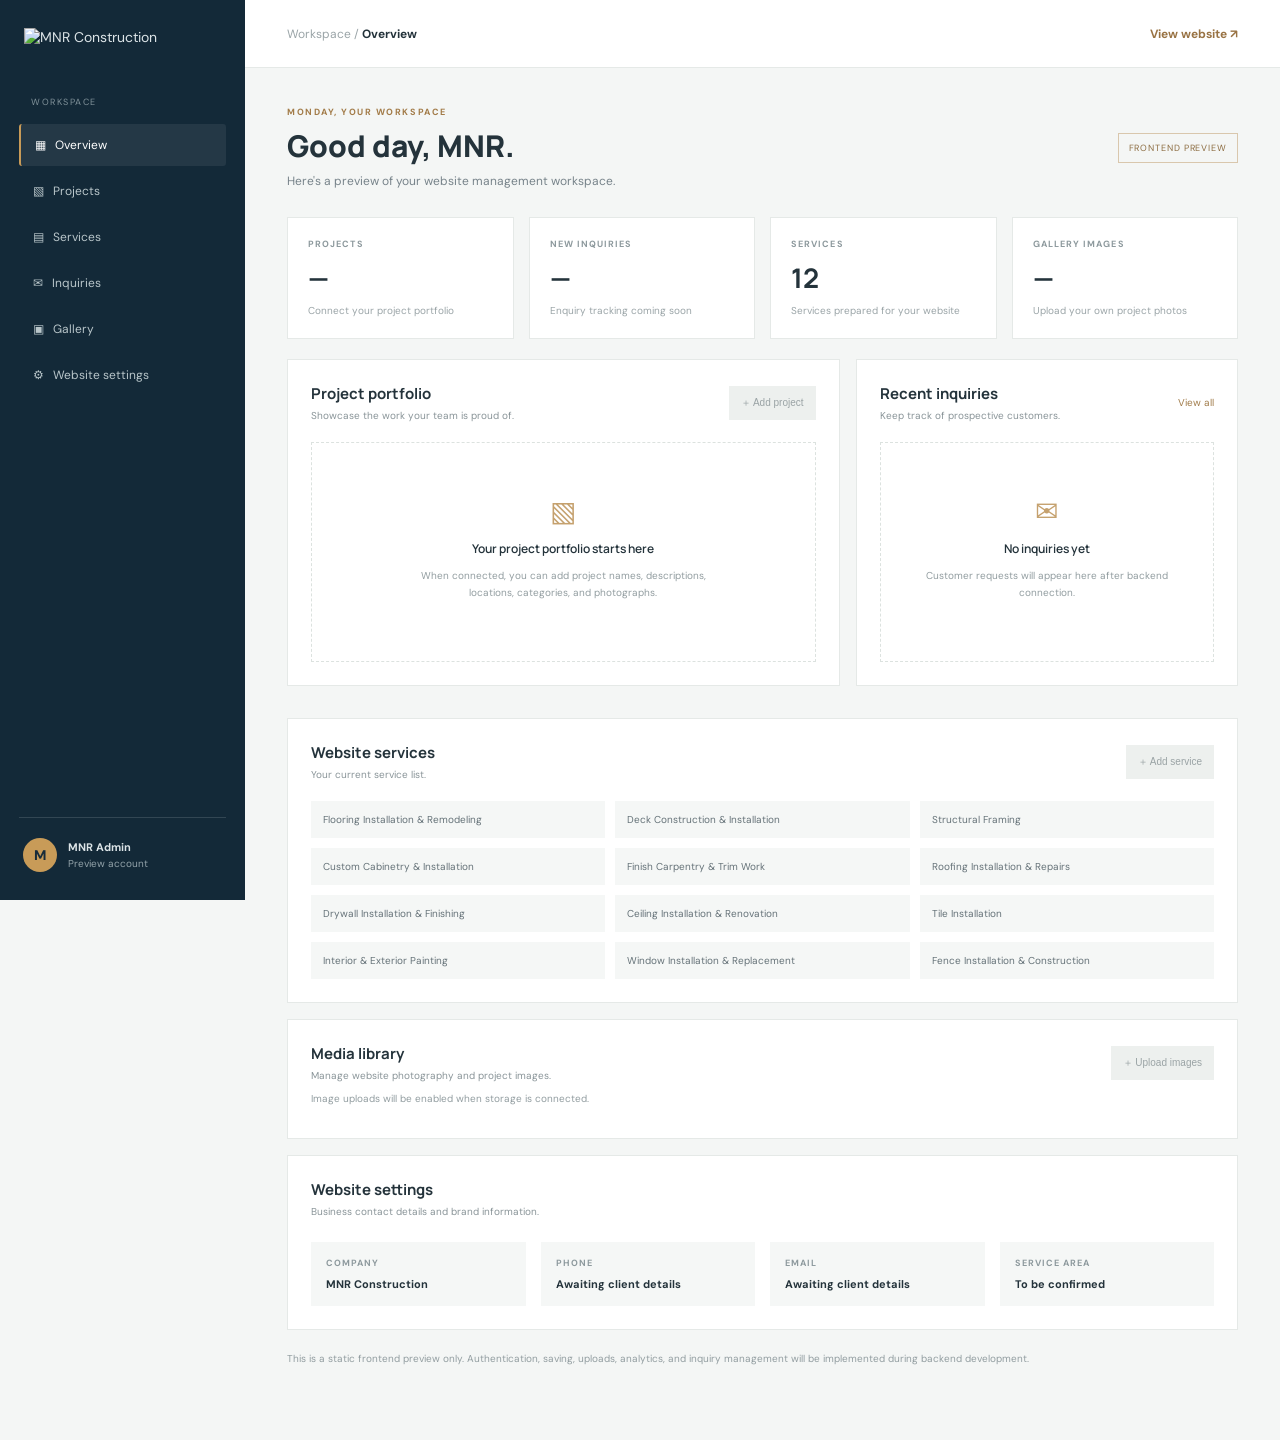
==== admin.html @ 4ec11140 "Add files via upload" ====
<!DOCTYPE html><html lang="en"><head><meta charset="UTF-8"><meta name="viewport" content="width=device-width,initial-scale=1"><meta name="theme-color" content="#172b3a"><title>MNR Construction | Admin Preview</title><link rel="icon" href="assets/favicon.svg"><link href="https://fonts.googleapis.com/css2?family=DM+Sans:wght@400;500;600;700&family=Manrope:wght@500;600;700;800&display=swap" rel="stylesheet"><link rel="stylesheet" href="admin.css"></head><body><aside class="sidebar"><a href="index.html" class="side-brand"><img src="assets/mnr-logo-light.svg" alt="MNR Construction"></a><div class="side-label">WORKSPACE</div><a class="side-link selected" href="#overview">▦ &nbsp; Overview</a><a class="side-link" href="#projects">▧ &nbsp; Projects</a><a class="side-link" href="#services">▤ &nbsp; Services</a><a class="side-link" href="#inquiries">✉ &nbsp; Inquiries</a><a class="side-link" href="#gallery">▣ &nbsp; Gallery</a><a class="side-link" href="#settings">⚙ &nbsp; Website settings</a><div class="side-bottom"><span class="avatar">M</span><div><b>MNR Admin</b><small>Preview account</small></div></div></aside><main class="main"><header class="top"><div><span class="crumb">Workspace /</span> Overview</div><a href="index.html">View website ↗</a></header><section class="page" id="overview"><div class="welcome"><div><div class="eyebrow">MONDAY, YOUR WORKSPACE</div><h1>Good day, MNR.</h1><p>Here's a preview of your website management workspace.</p></div><span class="preview-tag">FRONTEND PREVIEW</span></div><div class="stats"><article><span>PROJECTS</span><b>—</b><small>Connect your project portfolio</small></article><article><span>NEW INQUIRIES</span><b>—</b><small>Enquiry tracking coming soon</small></article><article><span>SERVICES</span><b>12</b><small>Services prepared for your website</small></article><article><span>GALLERY IMAGES</span><b>—</b><small>Upload your own project photos</small></article></div><div class="content-grid"><section class="panel" id="projects"><div class="panel-head"><div><h2>Project portfolio</h2><p>Showcase the work your team is proud of.</p></div><button disabled>＋ Add project</button></div><div class="empty"><div class="empty-icon">▧</div><b>Your project portfolio starts here</b><p>When connected, you can add project names, descriptions, locations, categories, and photographs.</p></div></section><section class="panel" id="inquiries"><div class="panel-head"><div><h2>Recent inquiries</h2><p>Keep track of prospective customers.</p></div><a href="#inquiries">View all</a></div><div class="empty compact"><div class="empty-icon">✉</div><b>No inquiries yet</b><p>Customer requests will appear here after backend connection.</p></div></section></div><section class="panel service-panel" id="services"><div class="panel-head"><div><h2>Website services</h2><p>Your current service list.</p></div><button disabled>＋ Add service</button></div><div class="service-list"><span>Flooring Installation &amp; Remodeling</span><span>Deck Construction &amp; Installation</span><span>Structural Framing</span><span>Custom Cabinetry &amp; Installation</span><span>Finish Carpentry &amp; Trim Work</span><span>Roofing Installation &amp; Repairs</span><span>Drywall Installation &amp; Finishing</span><span>Ceiling Installation &amp; Renovation</span><span>Tile Installation</span><span>Interior &amp; Exterior Painting</span><span>Window Installation &amp; Replacement</span><span>Fence Installation &amp; Construction</span></div></section><section class="panel" id="gallery"><div class="panel-head"><div><h2>Media library</h2><p>Manage website photography and project images.</p></div><button disabled>＋ Upload images</button></div><p class="muted">Image uploads will be enabled when storage is connected.</p></section><section class="panel" id="settings"><div class="panel-head"><div><h2>Website settings</h2><p>Business contact details and brand information.</p></div></div><div class="settings-grid"><div><small>COMPANY</small><b>MNR Construction</b></div><div><small>PHONE</small><b>Awaiting client details</b></div><div><small>EMAIL</small><b>Awaiting client details</b></div><div><small>SERVICE AREA</small><b>To be confirmed</b></div></div></section><p class="footnote">This is a static frontend preview only. Authentication, saving, uploads, analytics, and inquiry management will be implemented during backend development.</p></section></main></body></html>
---- admin.css ----
:root{--navy:#172b3a;--gold:#c89b58;--ink:#24333b;--muted:#77838a;--line:#e5e9e7;--bg:#f4f6f5}*{box-sizing:border-box}body{margin:0;background:var(--bg);font:14px 'DM Sans',Arial,sans-serif;color:var(--ink)}a{color:inherit;text-decoration:none}.sidebar{position:fixed;inset:0 auto 0 0;width:245px;background:#132938;color:#dce4e7;padding:28px 19px;display:flex;flex-direction:column}.side-brand img{width:190px;margin:0 0 50px 5px}.side-label{font-size:9px;letter-spacing:.17em;color:#81929a;margin:0 0 14px 12px}.side-link{padding:13px 14px;margin:2px 0;color:#b9c6ca;font-size:12px;border-radius:3px}.side-link.selected,.side-link:hover{background:#ffffff12;color:white}.side-link.selected{border-left:2px solid var(--gold)}.side-bottom{margin-top:auto;border-top:1px solid #ffffff22;padding:20px 4px 0;display:flex;align-items:center;gap:11px}.avatar{width:34px;height:34px;border-radius:50%;background:var(--gold);color:var(--navy);display:grid;place-items:center;font-weight:800}.side-bottom b,.side-bottom small{display:block}.side-bottom b{font-size:11px}.side-bottom small{font-size:10px;color:#93a3aa;margin-top:3px}.main{margin-left:245px}.top{height:68px;background:white;border-bottom:1px solid var(--line);display:flex;align-items:center;justify-content:space-between;padding:0 42px;font-size:12px;font-weight:700}.top a{color:#997344}.crumb{font-weight:400;color:#9aa4a7}.page{max-width:1200px;padding:38px 42px;margin:auto}.welcome{display:flex;justify-content:space-between;align-items:center;margin-bottom:28px}.eyebrow{font-size:9px;letter-spacing:.17em;color:#a27b48;font-weight:700}.welcome h1{font:800 30px Manrope,sans-serif;margin:7px 0}.welcome p{margin:0;color:var(--muted);font-size:12px}.preview-tag{font-size:9px;letter-spacing:.1em;color:#8d6d42;border:1px solid #d9c7ad;padding:8px 10px}.stats{display:grid;grid-template-columns:repeat(4,1fr);gap:15px;margin-bottom:20px}.stats article,.panel{background:white;border:1px solid var(--line)}.stats article{padding:20px}.stats article span,.settings-grid small{font-size:9px;letter-spacing:.12em;color:#8d999d;font-weight:700;display:block}.stats article b{font:700 27px Manrope;display:block;margin:9px 0 4px}.stats article small{font-size:10px;color:#9aa4a7}.content-grid{display:grid;grid-template-columns:1.3fr .9fr;gap:16px;margin-bottom:16px}.panel{padding:23px;margin-bottom:16px}.panel-head{display:flex;justify-content:space-between;align-items:center;gap:15px}.panel h2{font:700 15px Manrope;margin:0 0 5px}.panel-head p{font-size:10px;color:#899498;margin:0}.panel-head button{background:#edf0ee;border:0;padding:10px 12px;color:#9aa3a5;font-size:10px}.panel-head>a{font-size:10px;color:#a17c4b}.empty{min-height:220px;border:1px dashed #dce2df;margin-top:20px;display:flex;flex-direction:column;align-items:center;justify-content:center;text-align:center;padding:20px}.empty.compact{min-height:220px}.empty-icon{font-size:28px;color:#c5a16e;margin-bottom:10px}.empty b{font:600 12px Manrope}.empty p{font-size:10px;color:#929da0;max-width:290px;line-height:1.7}.service-list{display:grid;grid-template-columns:repeat(3,1fr);gap:10px;margin-top:20px}.service-list span{background:#f5f7f6;padding:12px;font-size:10px;color:#657278}.muted,.footnote{font-size:10px;color:#929da0}.settings-grid{display:grid;grid-template-columns:repeat(4,1fr);gap:15px;margin-top:24px}.settings-grid>div{background:#f5f7f6;padding:15px}.settings-grid b{font-size:11px;display:block;margin-top:8px}.footnote{padding:4px 0 25px;line-height:1.7}@media(max-width:900px){.sidebar{width:190px}.main{margin-left:190px}.page{padding:28px 22px}.top{padding:0 22px}.stats{grid-template-columns:repeat(2,1fr)}.content-grid{grid-template-columns:1fr}.settings-grid{grid-template-columns:repeat(2,1fr)}.service-list{grid-template-columns:repeat(2,1fr)}}@media(max-width:600px){.sidebar{position:static;width:auto;height:auto;padding:13px 18px}.side-brand img{width:155px;margin:0}.side-label,.side-link,.side-bottom{display:none}.main{margin:0}.top{height:50px;padding:0 18px}.page{padding:24px 15px}.welcome{align-items:flex-start;gap:12px;flex-direction:column}.welcome h1{font-size:26px}.stats{gap:9px}.stats article{padding:14px}.stats article b{font-size:22px}.panel{padding:17px}.service-list{grid-template-columns:1fr}.settings-grid{grid-template-columns:1fr 1fr}.preview-tag{font-size:8px}}
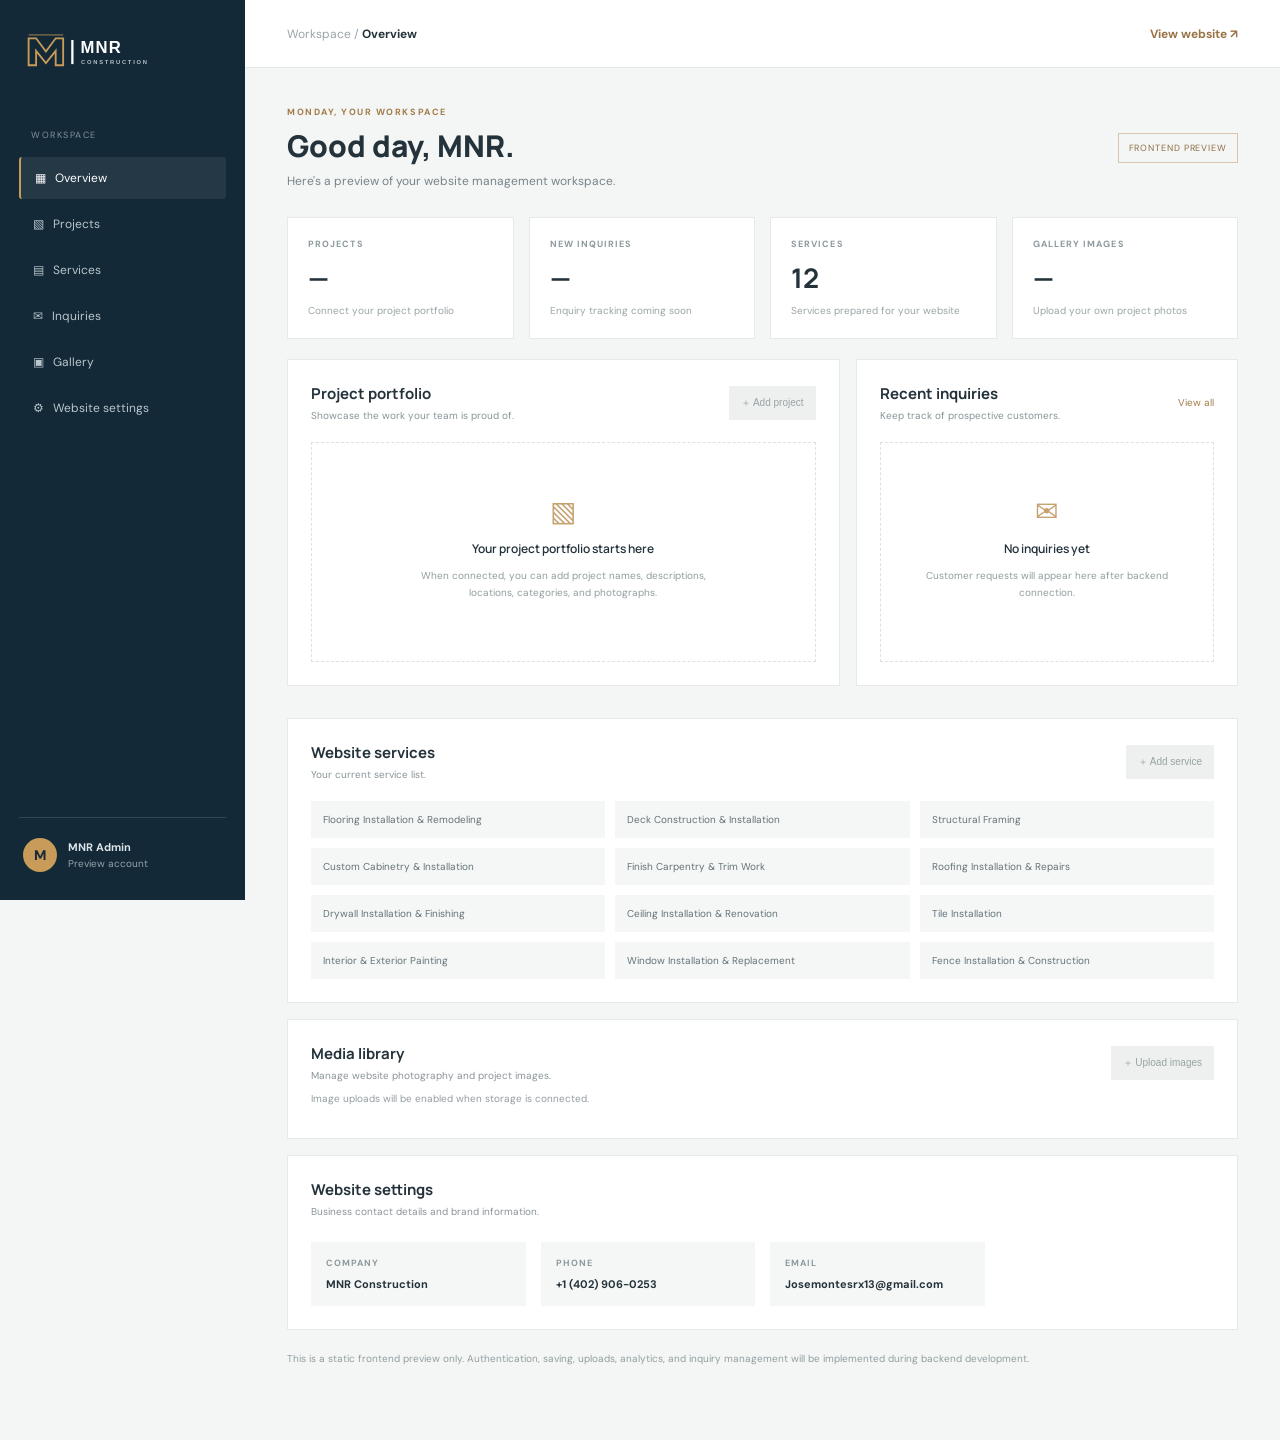
==== commit cc475ec1: "Add files via upload" ====
--- a/admin.html
+++ b/admin.html
@@ -1 +1 @@
-<!DOCTYPE html><html lang="en"><head><meta charset="UTF-8"><meta name="viewport" content="width=device-width,initial-scale=1"><meta name="theme-color" content="#172b3a"><title>MNR Construction | Admin Preview</title><link rel="icon" href="assets/favicon.svg"><link href="https://fonts.googleapis.com/css2?family=DM+Sans:wght@400;500;600;700&family=Manrope:wght@500;600;700;800&display=swap" rel="stylesheet"><link rel="stylesheet" href="admin.css"></head><body><aside class="sidebar"><a href="index.html" class="side-brand"><img src="assets/mnr-logo-light.svg" alt="MNR Construction"></a><div class="side-label">WORKSPACE</div><a class="side-link selected" href="#overview">▦ &nbsp; Overview</a><a class="side-link" href="#projects">▧ &nbsp; Projects</a><a class="side-link" href="#services">▤ &nbsp; Services</a><a class="side-link" href="#inquiries">✉ &nbsp; Inquiries</a><a class="side-link" href="#gallery">▣ &nbsp; Gallery</a><a class="side-link" href="#settings">⚙ &nbsp; Website settings</a><div class="side-bottom"><span class="avatar">M</span><div><b>MNR Admin</b><small>Preview account</small></div></div></aside><main class="main"><header class="top"><div><span class="crumb">Workspace /</span> Overview</div><a href="index.html">View website ↗</a></header><section class="page" id="overview"><div class="welcome"><div><div class="eyebrow">MONDAY, YOUR WORKSPACE</div><h1>Good day, MNR.</h1><p>Here's a preview of your website management workspace.</p></div><span class="preview-tag">FRONTEND PREVIEW</span></div><div class="stats"><article><span>PROJECTS</span><b>—</b><small>Connect your project portfolio</small></article><article><span>NEW INQUIRIES</span><b>—</b><small>Enquiry tracking coming soon</small></article><article><span>SERVICES</span><b>12</b><small>Services prepared for your website</small></article><article><span>GALLERY IMAGES</span><b>—</b><small>Upload your own project photos</small></article></div><div class="content-grid"><section class="panel" id="projects"><div class="panel-head"><div><h2>Project portfolio</h2><p>Showcase the work your team is proud of.</p></div><button disabled>＋ Add project</button></div><div class="empty"><div class="empty-icon">▧</div><b>Your project portfolio starts here</b><p>When connected, you can add project names, descriptions, locations, categories, and photographs.</p></div></section><section class="panel" id="inquiries"><div class="panel-head"><div><h2>Recent inquiries</h2><p>Keep track of prospective customers.</p></div><a href="#inquiries">View all</a></div><div class="empty compact"><div class="empty-icon">✉</div><b>No inquiries yet</b><p>Customer requests will appear here after backend connection.</p></div></section></div><section class="panel service-panel" id="services"><div class="panel-head"><div><h2>Website services</h2><p>Your current service list.</p></div><button disabled>＋ Add service</button></div><div class="service-list"><span>Flooring Installation &amp; Remodeling</span><span>Deck Construction &amp; Installation</span><span>Structural Framing</span><span>Custom Cabinetry &amp; Installation</span><span>Finish Carpentry &amp; Trim Work</span><span>Roofing Installation &amp; Repairs</span><span>Drywall Installation &amp; Finishing</span><span>Ceiling Installation &amp; Renovation</span><span>Tile Installation</span><span>Interior &amp; Exterior Painting</span><span>Window Installation &amp; Replacement</span><span>Fence Installation &amp; Construction</span></div></section><section class="panel" id="gallery"><div class="panel-head"><div><h2>Media library</h2><p>Manage website photography and project images.</p></div><button disabled>＋ Upload images</button></div><p class="muted">Image uploads will be enabled when storage is connected.</p></section><section class="panel" id="settings"><div class="panel-head"><div><h2>Website settings</h2><p>Business contact details and brand information.</p></div></div><div class="settings-grid"><div><small>COMPANY</small><b>MNR Construction</b></div><div><small>PHONE</small><b>Awaiting client details</b></div><div><small>EMAIL</small><b>Awaiting client details</b></div><div><small>SERVICE AREA</small><b>To be confirmed</b></div></div></section><p class="footnote">This is a static frontend preview only. Authentication, saving, uploads, analytics, and inquiry management will be implemented during backend development.</p></section></main></body></html>
+<!DOCTYPE html><html lang="en"><head><meta charset="UTF-8"><meta name="viewport" content="width=device-width,initial-scale=1"><meta name="theme-color" content="#172b3a"><title>MNR Construction | Admin Preview</title><link rel="icon" href="assets/favicon.svg"><link href="https://fonts.googleapis.com/css2?family=DM+Sans:wght@400;500;600;700&family=Manrope:wght@500;600;700;800&display=swap" rel="stylesheet"><link rel="stylesheet" href="admin.css"></head><body><aside class="sidebar"><a href="index.html" class="side-brand"><img src="assets/mnr-logo-light.svg" alt="MNR Construction"></a><div class="side-label">WORKSPACE</div><a class="side-link selected" href="#overview">▦ &nbsp; Overview</a><a class="side-link" href="#projects">▧ &nbsp; Projects</a><a class="side-link" href="#services">▤ &nbsp; Services</a><a class="side-link" href="#inquiries">✉ &nbsp; Inquiries</a><a class="side-link" href="#gallery">▣ &nbsp; Gallery</a><a class="side-link" href="#settings">⚙ &nbsp; Website settings</a><div class="side-bottom"><span class="avatar">M</span><div><b>MNR Admin</b><small>Preview account</small></div></div></aside><main class="main"><header class="top"><div><span class="crumb">Workspace /</span> Overview</div><a href="index.html">View website ↗</a></header><section class="page" id="overview"><div class="welcome"><div><div class="eyebrow">MONDAY, YOUR WORKSPACE</div><h1>Good day, MNR.</h1><p>Here's a preview of your website management workspace.</p></div><span class="preview-tag">FRONTEND PREVIEW</span></div><div class="stats"><article><span>PROJECTS</span><b>—</b><small>Connect your project portfolio</small></article><article><span>NEW INQUIRIES</span><b>—</b><small>Enquiry tracking coming soon</small></article><article><span>SERVICES</span><b>12</b><small>Services prepared for your website</small></article><article><span>GALLERY IMAGES</span><b>—</b><small>Upload your own project photos</small></article></div><div class="content-grid"><section class="panel" id="projects"><div class="panel-head"><div><h2>Project portfolio</h2><p>Showcase the work your team is proud of.</p></div><button disabled>＋ Add project</button></div><div class="empty"><div class="empty-icon">▧</div><b>Your project portfolio starts here</b><p>When connected, you can add project names, descriptions, locations, categories, and photographs.</p></div></section><section class="panel" id="inquiries"><div class="panel-head"><div><h2>Recent inquiries</h2><p>Keep track of prospective customers.</p></div><a href="#inquiries">View all</a></div><div class="empty compact"><div class="empty-icon">✉</div><b>No inquiries yet</b><p>Customer requests will appear here after backend connection.</p></div></section></div><section class="panel service-panel" id="services"><div class="panel-head"><div><h2>Website services</h2><p>Your current service list.</p></div><button disabled>＋ Add service</button></div><div class="service-list"><span>Flooring Installation &amp; Remodeling</span><span>Deck Construction &amp; Installation</span><span>Structural Framing</span><span>Custom Cabinetry &amp; Installation</span><span>Finish Carpentry &amp; Trim Work</span><span>Roofing Installation &amp; Repairs</span><span>Drywall Installation &amp; Finishing</span><span>Ceiling Installation &amp; Renovation</span><span>Tile Installation</span><span>Interior &amp; Exterior Painting</span><span>Window Installation &amp; Replacement</span><span>Fence Installation &amp; Construction</span></div></section><section class="panel" id="gallery"><div class="panel-head"><div><h2>Media library</h2><p>Manage website photography and project images.</p></div><button disabled>＋ Upload images</button></div><p class="muted">Image uploads will be enabled when storage is connected.</p></section><section class="panel" id="settings"><div class="panel-head"><div><h2>Website settings</h2><p>Business contact details and brand information.</p></div></div><div class="settings-grid"><div><small>COMPANY</small><b>MNR Construction</b></div><div><small>PHONE</small><b>+1 (402) 906-0253</b></div><div><small>EMAIL</small><b>Josemontesrx13@gmail.com</b></div></div></section><p class="footnote">This is a static frontend preview only. Authentication, saving, uploads, analytics, and inquiry management will be implemented during backend development.</p></section></main></body></html>
